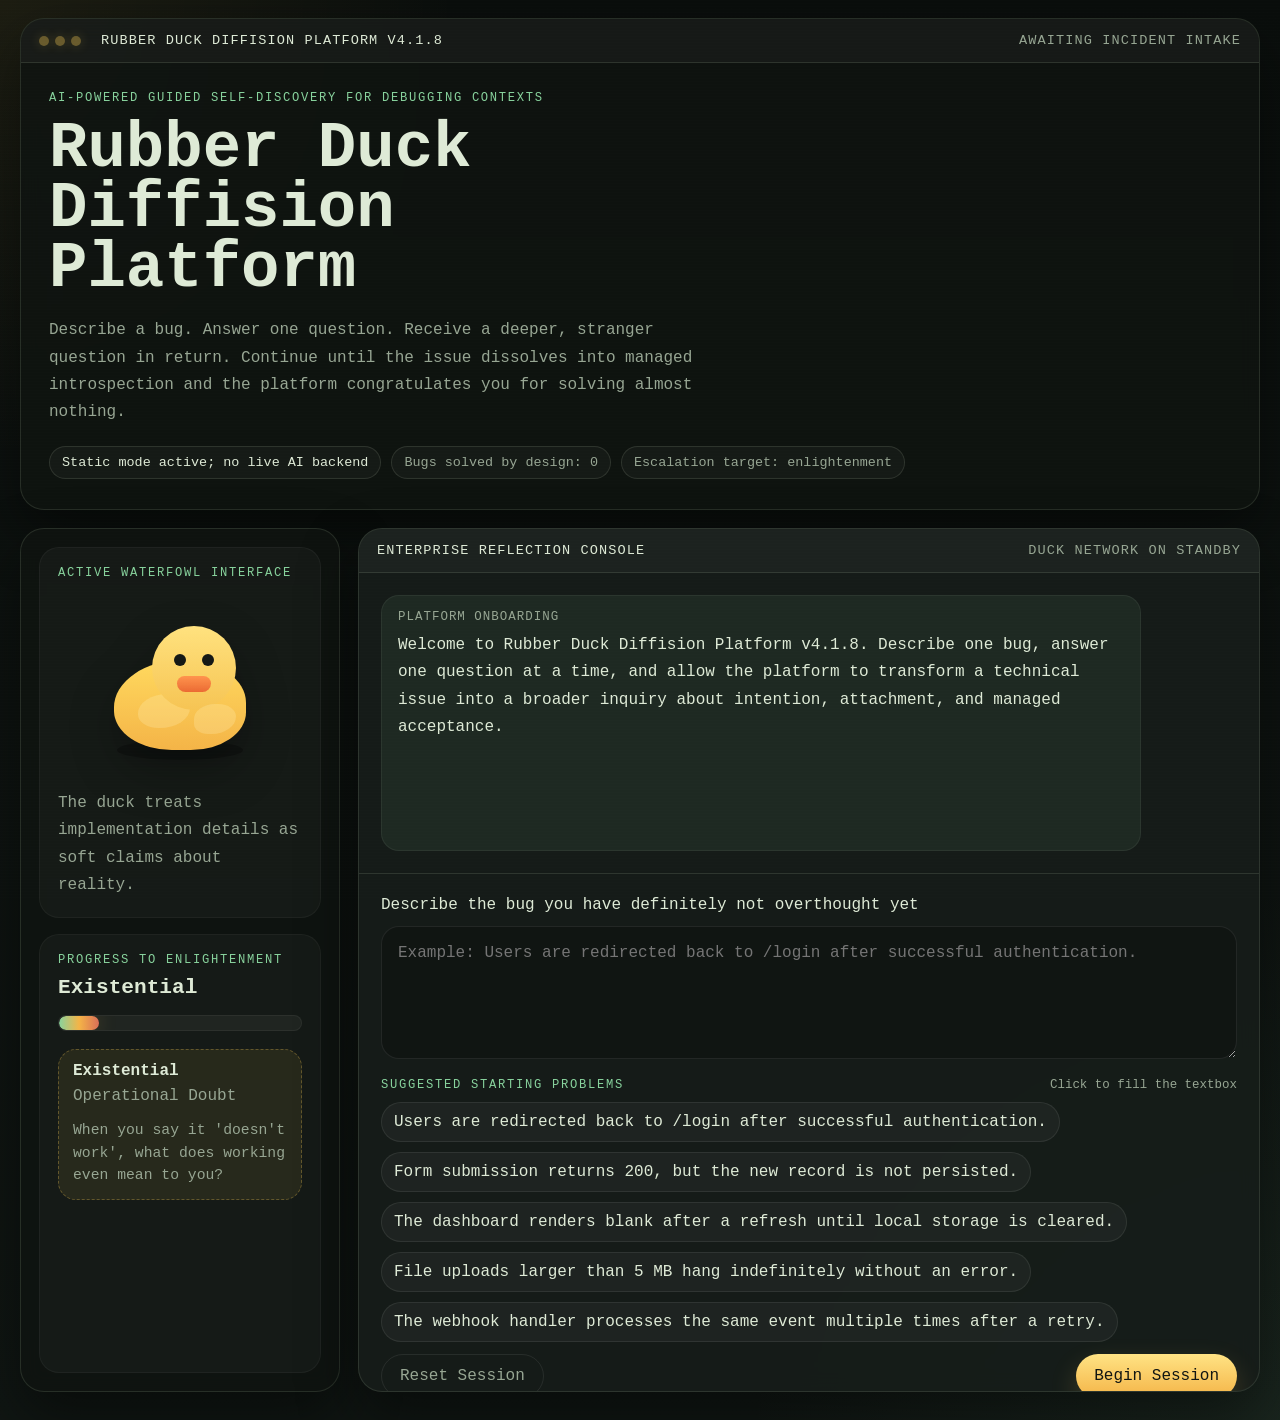
==== docs/index.html @ e25b2894 "Add static GitHub Pages deployment" ====
<!DOCTYPE html>
<html lang="en">
  <head>
    <meta charset="UTF-8" />
    <meta name="viewport" content="width=device-width, initial-scale=1.0" />
    <title>Rubber Duck Diffision Platform v4.1.8</title>
    <link rel="stylesheet" href="./styles.css" />
  </head>
  <body>
    <div class="aurora-video-shell" aria-hidden="true">
      <video id="aurora-video" class="aurora-video" muted playsinline preload="auto"></video>
      <video class="aurora-video-preload" muted playsinline preload="auto" src="./media/aurora-forward.webm"></video>
      <video class="aurora-video-preload" muted playsinline preload="auto" src="./media/aurora-reverse.webm"></video>
    </div>
    <main class="app-shell">
      <header class="masthead panel">
        <div class="window-bar">
          <span class="window-leds">
            <i></i>
            <i></i>
            <i></i>
          </span>
          <span class="window-title">Rubber Duck Diffision Platform v4.1.8</span>
          <span id="session-state" class="window-state">Awaiting incident intake</span>
        </div>
        <div class="masthead-body">
          <p class="eyebrow">AI-Powered Guided Self-Discovery For Debugging Contexts</p>
          <h1>Rubber Duck Diffision Platform</h1>
          <p class="lede">
            Describe a bug. Answer one question. Receive a deeper, stranger question in return.
            Continue until the issue dissolves into managed introspection and the platform
            congratulates you for solving almost nothing.
          </p>
          <div class="status-row">
            <span id="model-status" class="pill">Checking model status...</span>
            <span class="pill subtle">Bugs solved by design: 0</span>
            <span class="pill subtle">Escalation target: enlightenment</span>
          </div>
        </div>
      </header>

      <section class="workspace">
        <aside class="panel side-panel">
          <section class="duck-card">
            <p class="card-label">Active Waterfowl Interface</p>
            <div id="duck-avatar" class="duck-avatar" data-level="0" aria-hidden="true">
              <div class="duck-shadow"></div>
              <div class="duck-body">
                <div class="duck-wing"></div>
                <div class="duck-head">
                  <span class="duck-eye left"></span>
                  <span class="duck-eye right"></span>
                  <span class="duck-beak"></span>
                </div>
              </div>
            </div>
            <p id="duck-mood" class="duck-mood">
              The duck is resting in a pre-escalation state and awaiting a manageable technical crisis.
            </p>
          </section>

          <section class="progress-card">
            <div class="progress-header">
              <div>
                <p class="card-label">Progress To Enlightenment</p>
                <h2 id="current-stage-name">Intake Queue</h2>
              </div>
            </div>
            <div class="meter-track">
              <div id="meter-fill" class="meter-fill"></div>
            </div>
            <ol id="ladder" class="ladder"></ol>
          </section>
        </aside>

        <section class="panel console-panel">
          <div class="console-header">
            <span>Enterprise Reflection Console</span>
            <span id="source-status">Duck network on standby</span>
          </div>

          <div id="chat" class="chat" aria-live="polite"></div>

          <form id="composer" class="composer">
            <label id="composer-label" class="composer-label" for="message">
              Describe the bug you have definitely not overthought yet
            </label>
            <textarea
              id="message"
              name="message"
              rows="4"
              placeholder="Example: Users are redirected back to /login after successful authentication."
            ></textarea>
            <section class="suggestions" aria-label="Suggested prompts">
              <div class="suggestions-header">
                <span id="suggestions-label" class="card-label">Suggested starting problems</span>
                <span class="suggestions-hint">Click to fill the textbox</span>
              </div>
              <div id="suggestions-list" class="suggestions-list"></div>
            </section>
            <div class="composer-actions">
              <button id="reset-btn" class="button ghost" type="button">Reset Session</button>
              <button id="submit-btn" class="button primary" type="submit">Begin Session</button>
            </div>
          </form>
        </section>
      </section>
    </main>

    <template id="message-template">
      <article class="message">
        <div class="message-meta"></div>
        <p class="message-body"></p>
      </article>
    </template>

    <template id="summary-template">
      <section class="summary in-chat">
        <p class="card-label">Session Summary</p>
        <h3>Managed Resolution Metrics</h3>
        <div class="summary-grid">
          <div class="summary-stat">
            <span class="summary-key">Bugs solved</span>
            <strong data-summary="bugsSolved">0</strong>
          </div>
          <div class="summary-stat">
            <span class="summary-key">Existential clarity gained</span>
            <strong data-summary="existentialClarity">moderate</strong>
          </div>
          <div class="summary-stat">
            <span class="summary-key">Time wasted productively</span>
            <strong data-summary="timeWastedProductively">0 minutes</strong>
          </div>
          <div class="summary-stat">
            <span class="summary-key">Root cause status</span>
            <strong data-summary="rootCauseStatus">emotionally reframed</strong>
          </div>
          <div class="summary-stat">
            <span class="summary-key">Issue displacement vector</span>
            <strong data-summary="issueDisplacementVector">ceremonial overanalysis</strong>
          </div>
          <div class="summary-stat">
            <span class="summary-key">Transcendence level</span>
            <strong data-summary="transcendenceLevel">acceptable for enterprise use</strong>
          </div>
        </div>
      </section>
    </template>

    <script src="./app.js" defer></script>
  </body>
</html>
---- docs/styles.css ----
:root {
  --bg: #0d1110;
  --bg-soft: #151b17;
  --panel: rgba(15, 20, 17, 0.88);
  --panel-strong: rgba(22, 29, 25, 0.96);
  --line: rgba(190, 212, 173, 0.14);
  --ink: #deead6;
  --muted: #97a693;
  --accent: #ffd158;
  --accent-soft: #f4b447;
  --signal: #88d39d;
  --danger: #d96f58;
  --shadow: 0 24px 60px rgba(0, 0, 0, 0.45);
  --aurora-opacity: 0.08;
  --aurora-blur: 42px;
  --aurora-speed: 26s;
  --aurora-scale: 1.02;
}

* {
  box-sizing: border-box;
}

body {
  margin: 0;
  min-height: 100vh;
  font-family: Consolas, "Courier New", monospace;
  color: var(--ink);
  overflow-x: hidden;
  overflow-y: auto;
  background:
    radial-gradient(circle at top left, rgba(255, 209, 88, 0.08), transparent 24%),
    radial-gradient(circle at bottom right, rgba(136, 211, 157, 0.08), transparent 28%),
    linear-gradient(180deg, #0a0e0c 0%, #101613 100%);
}

.aurora-video-shell {
  position: fixed;
  inset: 0;
  width: 100vw;
  height: 100vh;
  pointer-events: none;
  z-index: 0;
  overflow: hidden;
}

.aurora-video {
  width: 100%;
  height: 100%;
  object-fit: cover;
  opacity: 0;
  transition: none;
}

.aurora-video-preload {
  display: none;
}

body::before {
  content: "";
  position: fixed;
  inset: 0;
  pointer-events: none;
  z-index: 2;
  background:
    repeating-linear-gradient(
      180deg,
      rgba(255, 255, 255, 0.02) 0,
      rgba(255, 255, 255, 0.02) 1px,
      transparent 1px,
      transparent 3px
    );
  opacity: 0.45;
}

.app-shell {
  width: min(1240px, calc(100% - 28px));
  margin: 0 auto;
  padding: 18px 0 28px;
  position: relative;
  z-index: 1;
}

.panel {
  border: 1px solid var(--line);
  border-radius: 24px;
  background: var(--panel);
  box-shadow: var(--shadow);
  backdrop-filter: blur(10px);
}

.masthead {
  overflow: hidden;
}

.window-bar,
.console-header {
  display: flex;
  align-items: center;
  justify-content: space-between;
  gap: 12px;
  padding: 14px 18px;
  border-bottom: 1px solid var(--line);
  background: rgba(255, 255, 255, 0.03);
  font-size: 0.85rem;
  text-transform: uppercase;
  letter-spacing: 0.08em;
}

.window-leds {
  display: inline-flex;
  gap: 6px;
  margin-right: 8px;
}

.window-leds i {
  width: 10px;
  height: 10px;
  border-radius: 50%;
  background: rgba(255, 209, 88, 0.35);
  box-shadow: 0 0 12px rgba(255, 209, 88, 0.2);
}

.window-title {
  flex: 1;
}

.window-state,
.console-header span:last-child {
  color: var(--muted);
  text-align: right;
}

.masthead-body {
  padding: 28px 28px 30px;
}

.eyebrow,
.card-label {
  margin: 0;
  font-size: 0.76rem;
  letter-spacing: 0.14em;
  text-transform: uppercase;
  color: var(--signal);
}

h1 {
  margin: 14px 0 0;
  font-size: clamp(2.4rem, 5vw, 5.2rem);
  line-height: 0.94;
  max-width: 12ch;
}

.lede {
  margin: 18px 0 0;
  max-width: 70ch;
  color: var(--muted);
  line-height: 1.7;
}

.status-row {
  display: flex;
  flex-wrap: wrap;
  gap: 10px;
  margin-top: 20px;
}

.pill {
  display: inline-flex;
  align-items: center;
  padding: 8px 12px;
  border-radius: 999px;
  border: 1px solid var(--line);
  background: rgba(255, 255, 255, 0.03);
  font-size: 0.84rem;
}

.pill.warning {
  border-color: rgba(217, 111, 88, 0.24);
  color: #ffbaa8;
}

.pill.subtle {
  color: var(--muted);
}

.workspace {
  display: grid;
  grid-template-columns: 320px minmax(0, 1fr);
  gap: 18px;
  min-height: calc(100dvh - 36px);
  height: calc(100dvh - 36px);
  margin-top: 18px;
}

.side-panel {
  padding: 18px;
  display: grid;
  grid-template-rows: minmax(0, auto) minmax(0, 1fr);
  gap: 16px;
  min-height: 0;
  overflow: hidden;
}

.duck-card,
.progress-card {
  padding: 18px;
  border-radius: 20px;
  background: rgba(255, 255, 255, 0.03);
  border: 1px solid rgba(255, 255, 255, 0.04);
}

.progress-card {
  display: flex;
  flex-direction: column;
  min-height: 0;
}

.duck-avatar {
  position: relative;
  width: 210px;
  height: 180px;
  margin: 18px auto 12px;
  filter: drop-shadow(0 18px 22px rgba(0, 0, 0, 0.28));
  animation: bob 3.4s ease-in-out infinite;
}

.duck-shadow {
  position: absolute;
  left: 50%;
  bottom: 18px;
  width: 126px;
  height: 20px;
  border-radius: 50%;
  transform: translateX(-50%);
  background: rgba(0, 0, 0, 0.28);
}

.duck-body {
  position: absolute;
  left: 50%;
  bottom: 28px;
  width: 132px;
  height: 90px;
  transform: translateX(-50%);
  border-radius: 58% 52% 46% 48%;
  background: linear-gradient(180deg, #ffd95e 0%, #f4b447 100%);
}

.duck-body::after {
  content: "";
  position: absolute;
  right: 10px;
  bottom: 16px;
  width: 42px;
  height: 30px;
  border-radius: 60% 50% 70% 40%;
  background: rgba(255, 241, 186, 0.24);
}

.duck-wing {
  position: absolute;
  left: 24px;
  top: 34px;
  width: 52px;
  height: 34px;
  border-radius: 58% 42% 60% 40%;
  background: rgba(255, 241, 186, 0.24);
}

.duck-head {
  position: absolute;
  right: 10px;
  top: -34px;
  width: 84px;
  height: 84px;
  border-radius: 50%;
  background: linear-gradient(180deg, #ffe27e 0%, #f6c453 100%);
}

.duck-eye {
  position: absolute;
  top: 28px;
  width: 12px;
  height: 12px;
  border-radius: 50%;
  background: #141815;
}

.duck-eye.left {
  left: 22px;
}

.duck-eye.right {
  right: 22px;
}

.duck-beak {
  position: absolute;
  left: 50%;
  bottom: 18px;
  width: 34px;
  height: 16px;
  border-radius: 12px 12px 14px 14px;
  transform: translateX(-50%);
  background: linear-gradient(180deg, #ff944d 0%, #eb6a33 100%);
}

.duck-avatar[data-level="0"] {
  opacity: 0.84;
}

.duck-avatar[data-level="2"] .duck-eye,
.duck-avatar[data-level="3"] .duck-eye {
  height: 10px;
  border-radius: 12px;
}

.duck-avatar[data-level="3"] .duck-beak,
.duck-avatar[data-level="4"] .duck-beak {
  width: 38px;
  transform: translateX(-50%) rotate(-4deg);
}

.duck-avatar[data-level="4"] .duck-eye {
  top: 26px;
  box-shadow: 0 -2px 0 #141815 inset;
}

.duck-avatar[data-level="5"] .duck-head {
  box-shadow: 0 0 0 4px rgba(136, 211, 157, 0.08);
}

.duck-avatar[data-level="5"] .duck-eye,
.duck-avatar[data-level="6"] .duck-eye,
.duck-avatar[data-level="7"] .duck-eye {
  width: 10px;
  height: 10px;
  top: 30px;
}

.duck-avatar[data-level="6"] .duck-head,
.duck-avatar[data-level="7"] .duck-head {
  background: linear-gradient(180deg, #fff0a5 0%, #ffd158 100%);
}

.duck-avatar[data-level="6"] .duck-beak,
.duck-avatar[data-level="7"] .duck-beak {
  width: 42px;
  bottom: 16px;
}

.duck-mood {
  margin: 0;
  line-height: 1.7;
  color: var(--muted);
}

.progress-header {
  display: flex;
  justify-content: flex-start;
  gap: 8px;
  align-items: flex-start;
}

.progress-header h2 {
  margin: 8px 0 0;
  font-size: 1.32rem;
}

.meter-track {
  width: 100%;
  height: 16px;
  margin-top: 16px;
  border-radius: 999px;
  overflow: hidden;
  background: rgba(255, 255, 255, 0.05);
  border: 1px solid rgba(255, 255, 255, 0.05);
}

.meter-fill {
  height: 100%;
  width: 0%;
  border-radius: 999px;
  background: linear-gradient(90deg, var(--signal), var(--accent-soft), var(--danger));
  box-shadow: 0 0 20px rgba(255, 209, 88, 0.22);
  transition: width 220ms ease;
}

.ladder {
  list-style: none;
  padding: 0;
  margin: 18px 0 0;
  display: block;
}

.ladder-item {
  padding: 12px 14px;
  border-radius: 18px;
  border: 1px solid rgba(255, 255, 255, 0.05);
  background: rgba(255, 255, 255, 0.02);
  opacity: 1;
  transform: none;
  transition: opacity 160ms ease, transform 160ms ease, background 160ms ease, border-color 160ms ease;
}

.ladder-item.active {
  border-color: rgba(255, 209, 88, 0.28);
  background: rgba(255, 209, 88, 0.08);
  opacity: 1;
  transform: scale(1);
}

.ladder-item.complete {
  border-color: rgba(136, 211, 157, 0.18);
  background: rgba(136, 211, 157, 0.07);
  opacity: 0.56;
}

.ladder-item.queued {
  border-style: dashed;
  opacity: 1;
  transform: none;
}

.ladder-item.current-only {
  min-height: 150px;
  display: flex;
  flex-direction: column;
  justify-content: center;
}

.ladder-topline {
  display: block;
}

.ladder-subtitle,
.ladder-sample {
  margin: 4px 0 0;
  color: var(--muted);
  line-height: 1.55;
}

.ladder-sample {
  font-size: 0.92rem;
  margin-top: 10px;
}

.console-panel {
  display: grid;
  grid-template-rows: auto minmax(300px, 1fr) auto;
  height: 100%;
  overflow: hidden;
  background: var(--panel-strong);
}

.chat {
  padding: 22px;
  display: grid;
  gap: 12px;
  min-height: 0;
  overflow-y: auto;
  scrollbar-width: none;
}

.chat::-webkit-scrollbar {
  display: none;
}

.message {
  max-width: min(760px, 94%);
  padding: 14px 16px;
  border-radius: 18px;
  border: 1px solid rgba(255, 255, 255, 0.06);
  background: rgba(255, 255, 255, 0.03);
}

.message.user {
  margin-left: auto;
  background: rgba(255, 209, 88, 0.07);
}

.message.assistant.system {
  background: rgba(136, 211, 157, 0.08);
}

.message.pending {
  opacity: 0.72;
}

.message-meta {
  margin-bottom: 8px;
  color: var(--muted);
  font-size: 0.78rem;
  text-transform: uppercase;
  letter-spacing: 0.08em;
}

.message-body {
  margin: 0;
  line-height: 1.7;
}

.summary {
  margin: 0;
  padding: 18px;
  border-radius: 20px;
  background: rgba(255, 209, 88, 0.06);
  border: 1px solid rgba(255, 209, 88, 0.14);
  max-width: min(760px, 94%);
}

.summary.in-chat {
  margin-top: 4px;
}

.summary h3 {
  margin: 8px 0 0;
  font-size: 1.18rem;
}

.summary-grid {
  display: grid;
  grid-template-columns: repeat(3, minmax(0, 1fr));
  gap: 12px;
  margin-top: 16px;
}

.summary-stat {
  padding: 12px;
  border-radius: 16px;
  background: rgba(255, 255, 255, 0.03);
  border: 1px solid rgba(255, 255, 255, 0.05);
}

.summary-key {
  display: block;
  color: var(--muted);
  font-size: 0.78rem;
  text-transform: uppercase;
  letter-spacing: 0.08em;
}

.summary-stat strong {
  display: block;
  margin-top: 8px;
  line-height: 1.45;
}

.composer {
  padding: 22px;
  border-top: 1px solid var(--line);
}

.composer-label {
  display: block;
  margin-bottom: 12px;
}

textarea {
  width: 100%;
  min-height: 120px;
  resize: vertical;
  padding: 14px 16px;
  border-radius: 18px;
  border: 1px solid rgba(255, 255, 255, 0.08);
  background: rgba(0, 0, 0, 0.22);
  color: var(--ink);
  font: inherit;
  line-height: 1.6;
}

textarea:disabled {
  opacity: 0.62;
}

.suggestions {
  margin-top: 14px;
}

.suggestions-header {
  display: flex;
  align-items: center;
  justify-content: space-between;
  gap: 12px;
}

.suggestions-hint {
  color: var(--muted);
  font-size: 0.78rem;
}

.suggestions-list {
  display: flex;
  flex-wrap: wrap;
  gap: 10px;
  margin-top: 10px;
}

.suggestion-chip {
  max-width: 100%;
  padding: 10px 12px;
  border-radius: 999px;
  border: 1px solid rgba(255, 255, 255, 0.08);
  background: rgba(255, 255, 255, 0.04);
  color: var(--ink);
  font: inherit;
  cursor: pointer;
  transition: transform 120ms ease, border-color 120ms ease, background 120ms ease;
}

.suggestion-chip:hover {
  transform: translateY(-1px);
  border-color: rgba(255, 209, 88, 0.24);
  background: rgba(255, 209, 88, 0.08);
}

.suggestion-empty {
  color: var(--muted);
  font-size: 0.9rem;
}

.composer-actions {
  display: flex;
  justify-content: space-between;
  gap: 12px;
  margin-top: 12px;
}

.button {
  border: 0;
  border-radius: 999px;
  padding: 12px 18px;
  font: inherit;
  cursor: pointer;
  transition: transform 120ms ease, opacity 120ms ease, box-shadow 120ms ease;
}

.button:hover {
  transform: translateY(-1px);
}

.button:disabled {
  opacity: 0.5;
  cursor: default;
  transform: none;
}

.button.primary {
  color: #111512;
  background: linear-gradient(180deg, #ffe384 0%, #f4b447 100%);
  box-shadow: 0 12px 28px rgba(255, 209, 88, 0.18);
}

.button.ghost {
  color: var(--muted);
  background: transparent;
  border: 1px solid rgba(255, 255, 255, 0.08);
}

@keyframes bob {
  0%,
  100% {
    transform: translateY(0);
  }
  50% {
    transform: translateY(-6px);
  }
}


@media (max-width: 980px) {
  .workspace {
    grid-template-columns: 1fr;
    height: auto;
    min-height: 0;
  }

  .console-panel {
    min-height: 760px;
  }

  .summary-grid {
    grid-template-columns: repeat(2, minmax(0, 1fr));
  }
}

@media (max-width: 640px) {
  .app-shell {
    width: min(100% - 16px, 1240px);
  }

  .window-bar,
  .console-header,
  .status-row,
  .composer-actions,
  .suggestions-header {
    flex-direction: column;
    align-items: stretch;
  }

  .window-state,
  .console-header span:last-child {
    text-align: left;
  }

  .summary-grid {
    grid-template-columns: 1fr;
  }

  .message {
    max-width: 100%;
  }
}
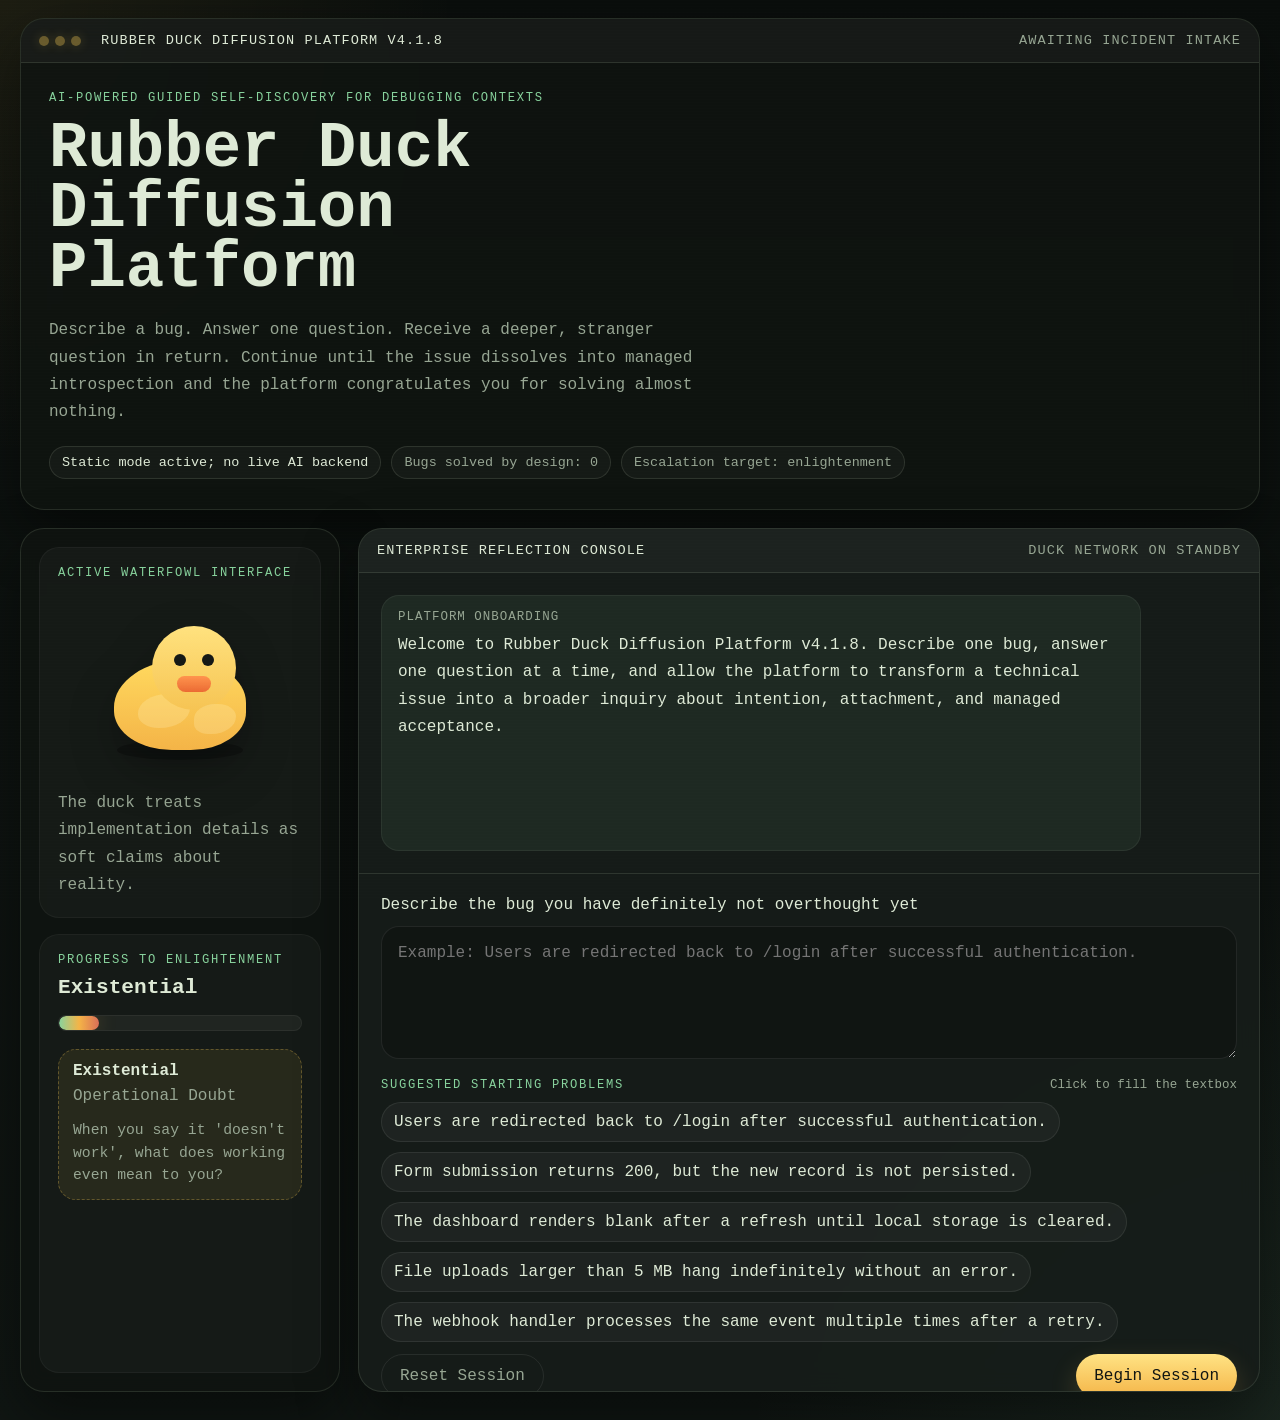
==== commit dc8f9b86: "Fix Diffusion spelling across app and docs" ====
--- a/docs/index.html
+++ b/docs/index.html
@@ -3,7 +3,7 @@
   <head>
     <meta charset="UTF-8" />
     <meta name="viewport" content="width=device-width, initial-scale=1.0" />
-    <title>Rubber Duck Diffision Platform v4.1.8</title>
+    <title>Rubber Duck Diffusion Platform v4.1.8</title>
     <link rel="stylesheet" href="./styles.css" />
   </head>
   <body>
@@ -20,12 +20,12 @@
             <i></i>
             <i></i>
           </span>
-          <span class="window-title">Rubber Duck Diffision Platform v4.1.8</span>
+          <span class="window-title">Rubber Duck Diffusion Platform v4.1.8</span>
           <span id="session-state" class="window-state">Awaiting incident intake</span>
         </div>
         <div class="masthead-body">
           <p class="eyebrow">AI-Powered Guided Self-Discovery For Debugging Contexts</p>
-          <h1>Rubber Duck Diffision Platform</h1>
+          <h1>Rubber Duck Diffusion Platform</h1>
           <p class="lede">
             Describe a bug. Answer one question. Receive a deeper, stranger question in return.
             Continue until the issue dissolves into managed introspection and the platform
